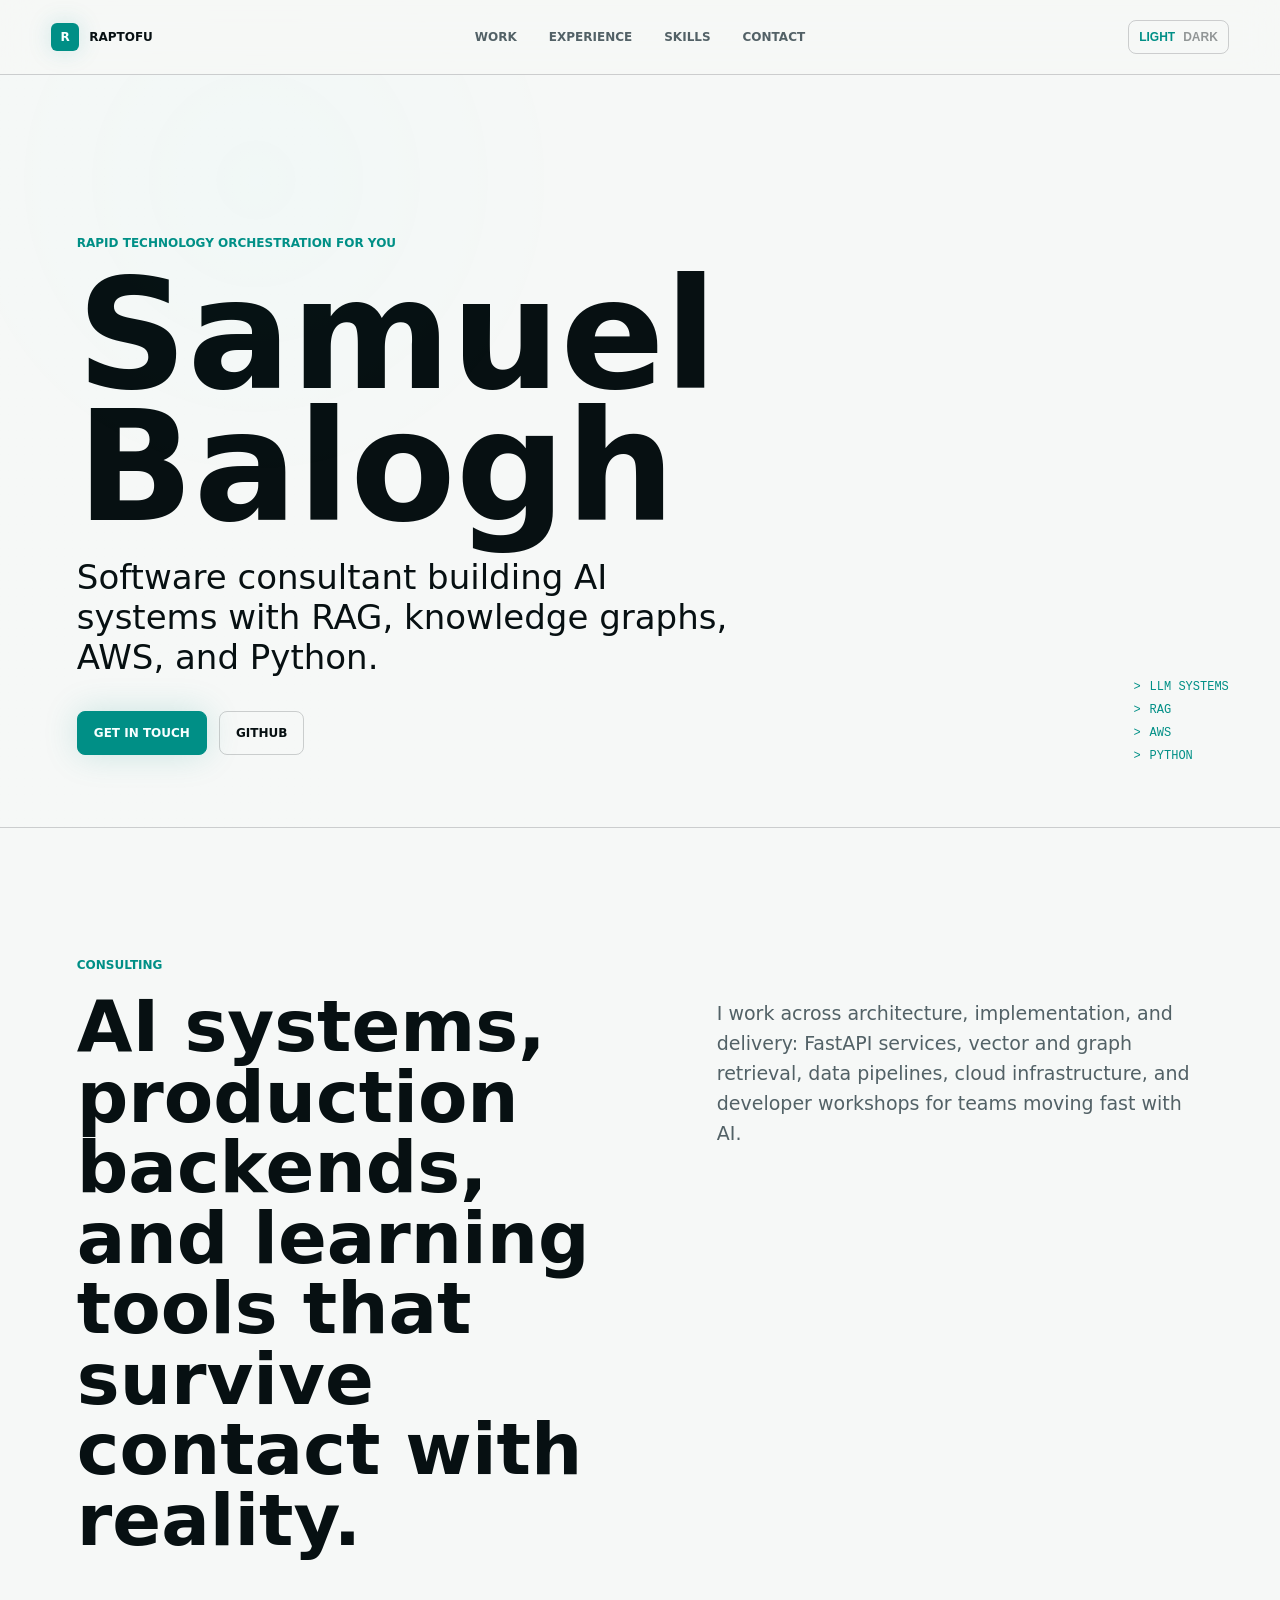
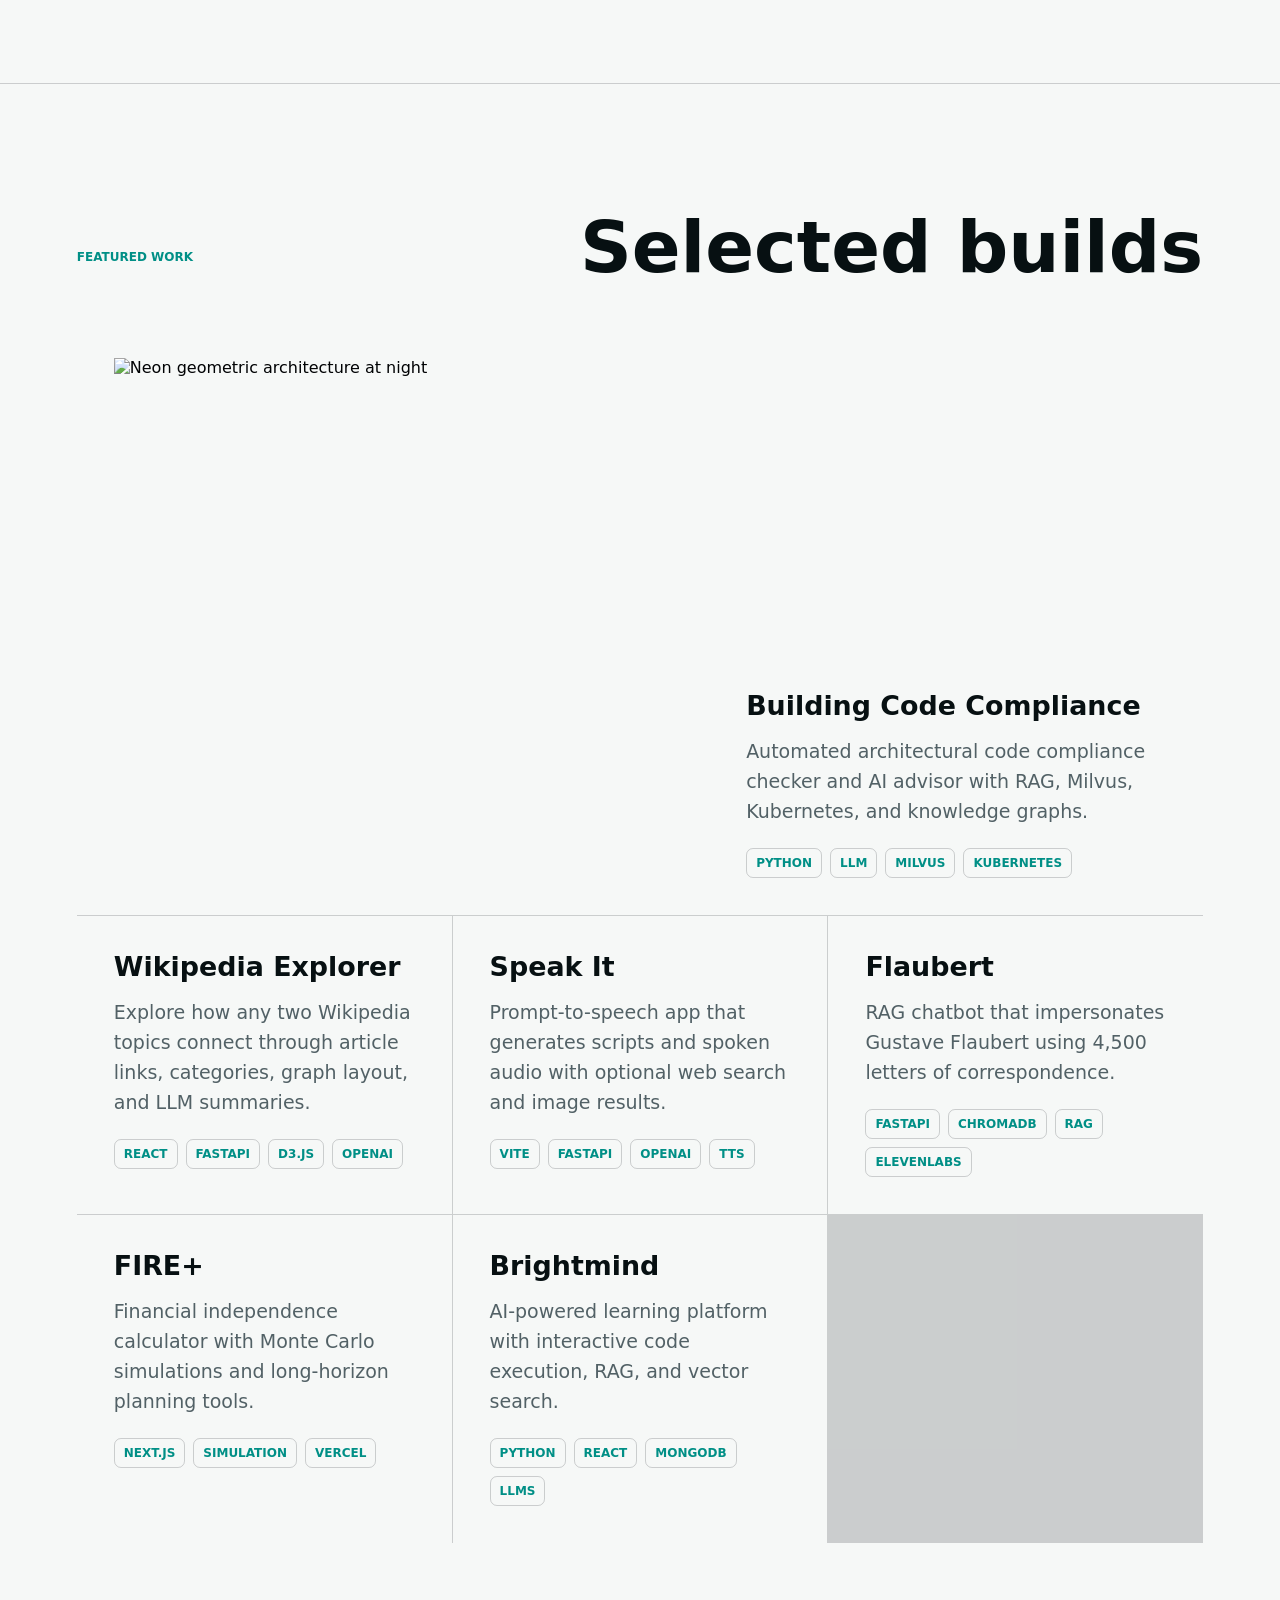
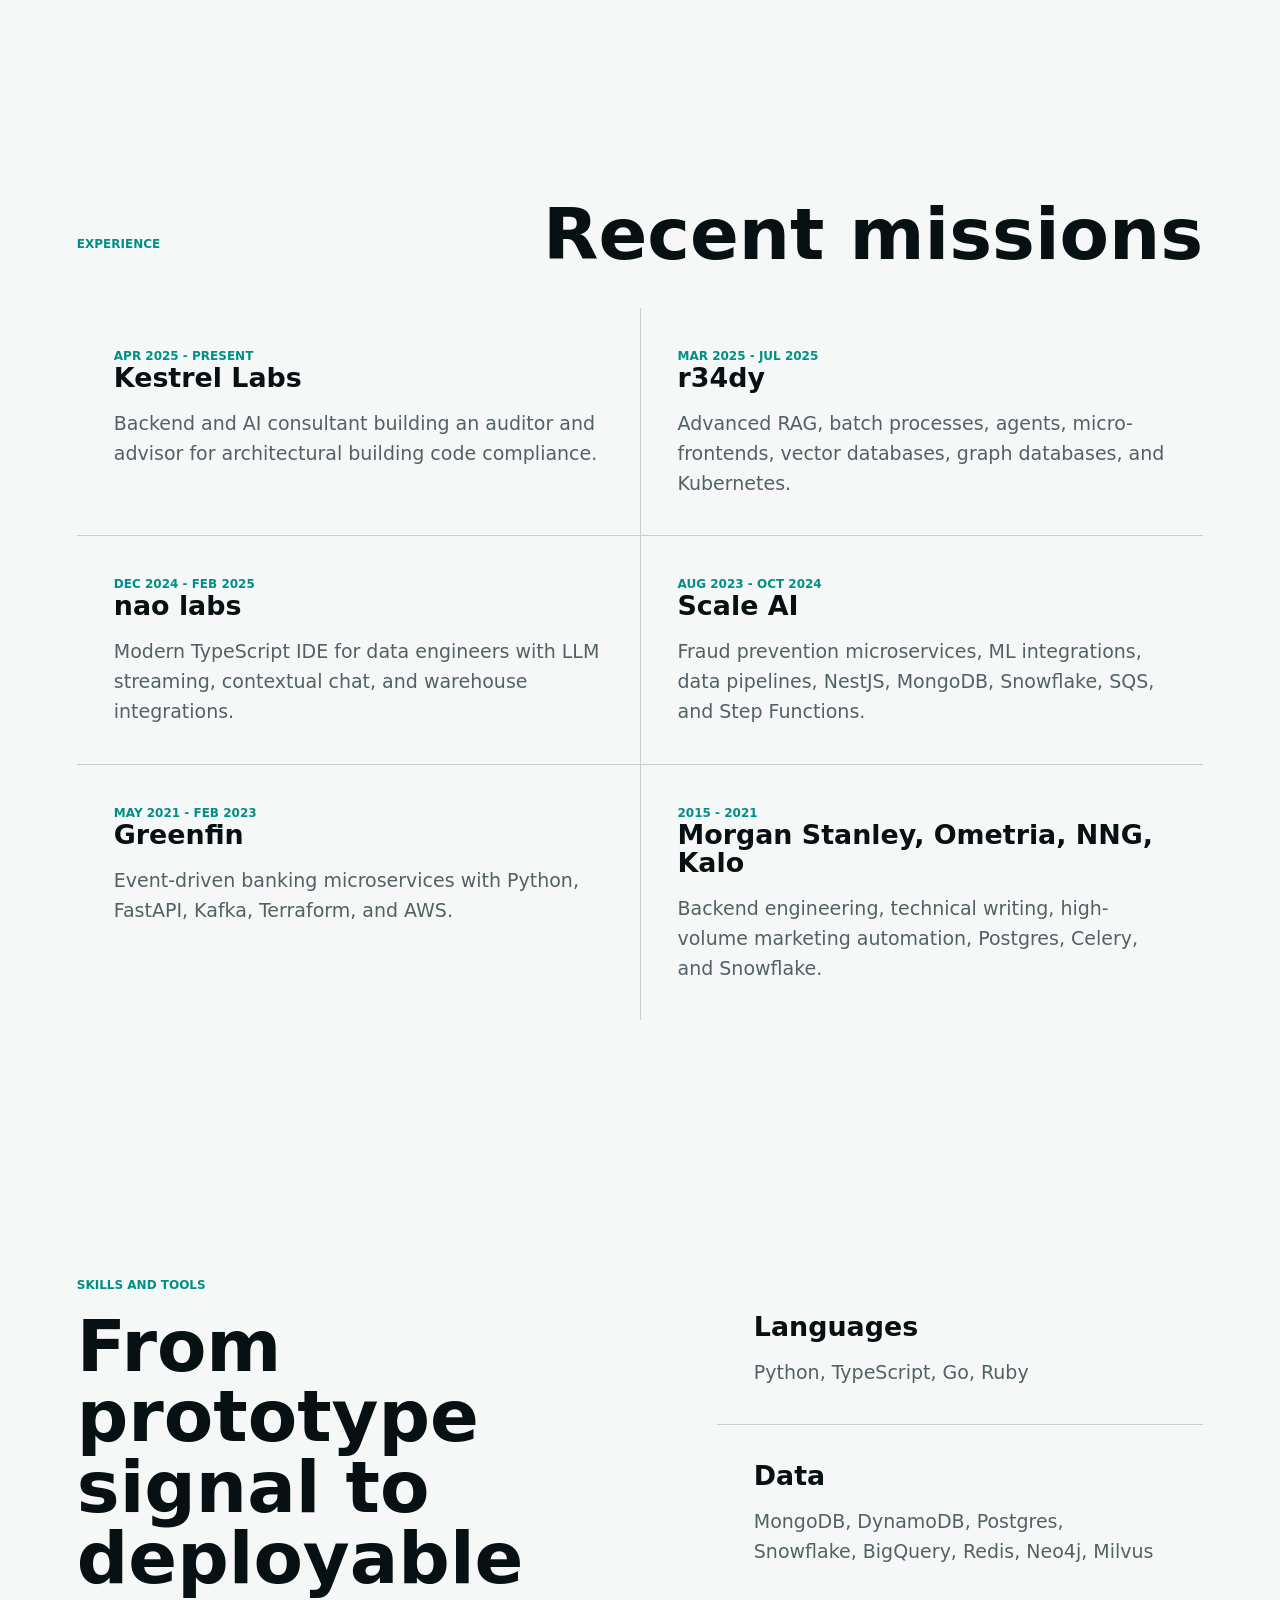
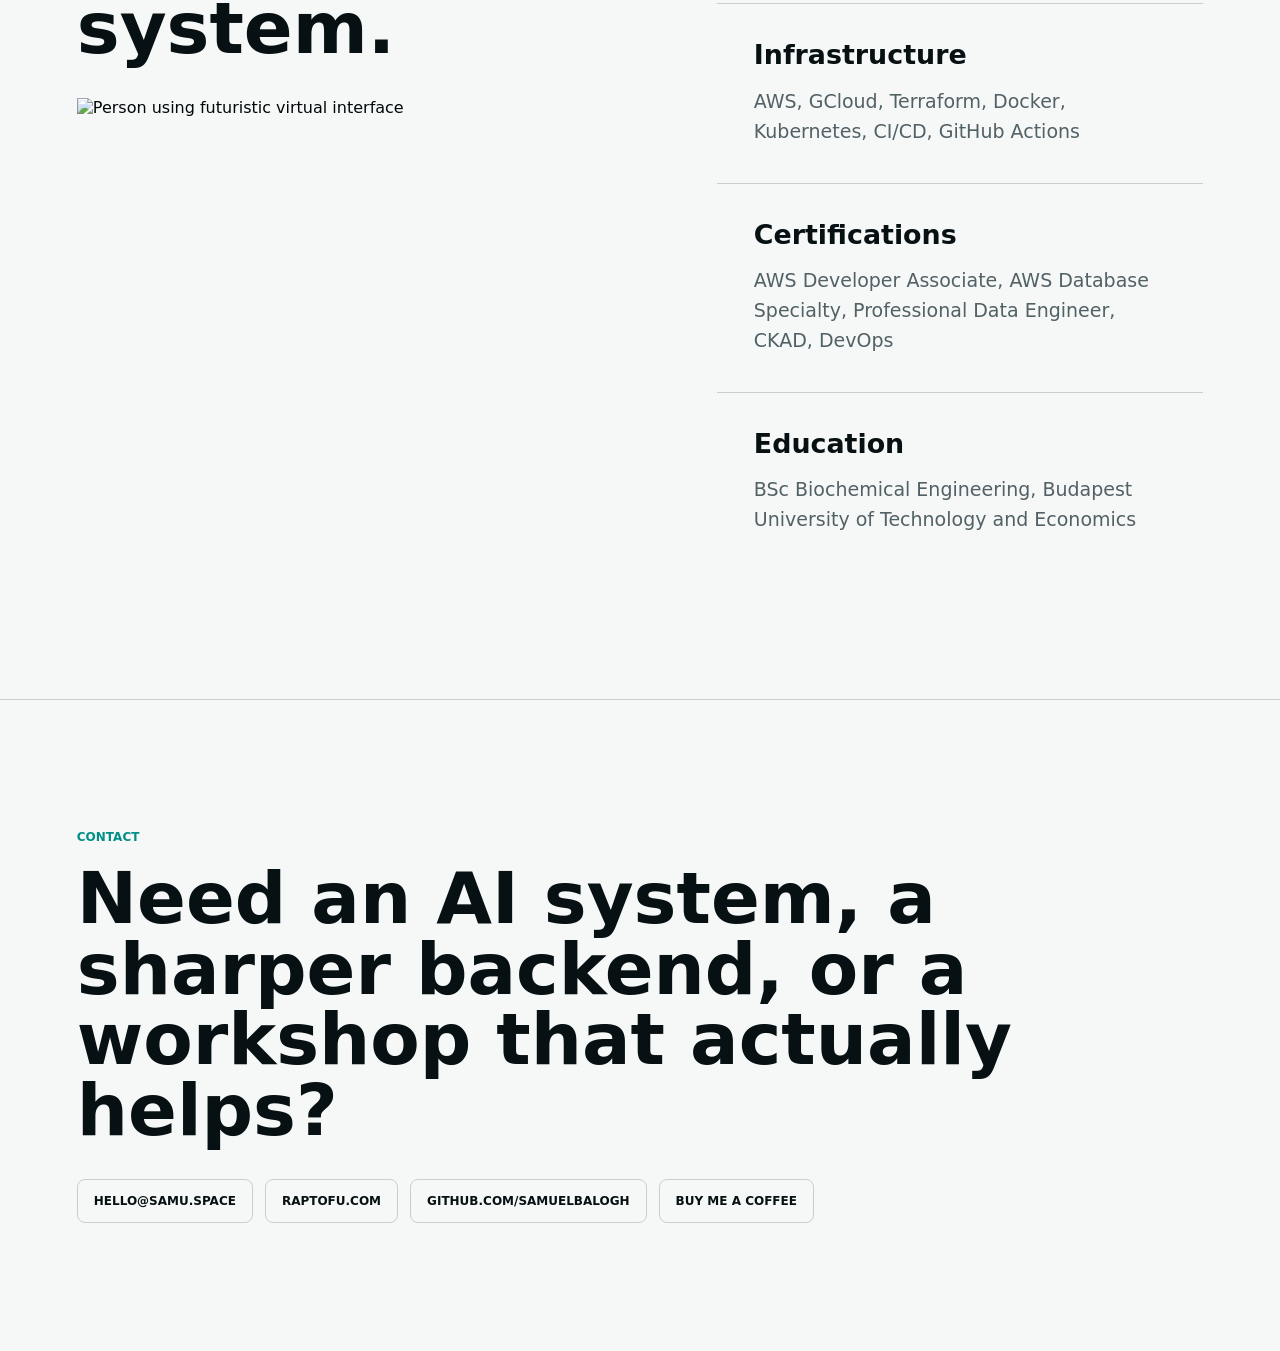
==== index.html @ b8a5396a "add initial portfolio" ====
<!doctype html>
<html lang="en">
  <head>
    <meta charset="utf-8" />
    <meta name="viewport" content="width=device-width, initial-scale=1" />
    <meta
      name="description"
      content="Samuel Balogh, software consultant for LLM, RAG, AWS, Python, and full-stack systems."
    />
    <title>Samuel Balogh | AI Systems Consultant</title>
    <link rel="preconnect" href="https://images.unsplash.com" />
    <link rel="stylesheet" href="styles.css" />
  </head>
  <body>
    <div class="noise" aria-hidden="true"></div>
    <header class="site-header">
      <a class="brand" href="#top" aria-label="Samuel Balogh home">
        <span class="brand-mark">r</span>
        <span>raptofu</span>
      </a>
      <nav class="nav" aria-label="Primary navigation">
        <a href="#work">work</a>
        <a href="#experience">experience</a>
        <a href="#skills">skills</a>
        <a href="#contact">contact</a>
      </nav>
      <button class="theme-toggle" type="button" aria-label="Switch color mode">
        <span class="toggle-sun">light</span>
        <span class="toggle-moon">dark</span>
      </button>
    </header>

    <main id="top">
      <section class="hero" aria-labelledby="hero-title">
        <div class="hero-image" aria-hidden="true"></div>
        <div class="hero-copy reveal">
          <p class="eyebrow">rapid technology orchestration for you</p>
          <h1 id="hero-title">Samuel Balogh</h1>
          <p class="hero-line">Software consultant building AI systems with RAG, knowledge graphs, AWS, and Python.</p>
          <div class="hero-actions">
            <a class="button primary" href="mailto:hello@samu.space">get in touch</a>
            <a class="button" href="https://github.com/samuelbalogh">github</a>
          </div>
        </div>
        <div class="signal-panel" aria-label="Current focus">
          <span>LLM systems</span>
          <span>RAG</span>
          <span>AWS</span>
          <span>Python</span>
        </div>
      </section>

      <section class="intro section-grid">
        <div>
          <p class="section-kicker">consulting</p>
          <h2>AI systems, production backends, and learning tools that survive contact with reality.</h2>
        </div>
        <p>
          I work across architecture, implementation, and delivery: FastAPI services, vector and graph retrieval,
          data pipelines, cloud infrastructure, and developer workshops for teams moving fast with AI.
        </p>
      </section>

      <section id="work" class="work">
        <div class="section-heading">
          <p class="section-kicker">featured work</p>
          <h2>Selected builds</h2>
        </div>
        <div class="project-ledger">
          <article class="project featured">
            <img
              src="https://images.unsplash.com/photo-1518005020951-eccb494ad742?auto=format&fit=crop&w=1400&q=80"
              alt="Neon geometric architecture at night"
            />
            <div>
              <h3>Building Code Compliance</h3>
              <p>Automated architectural code compliance checker and AI advisor with RAG, Milvus, Kubernetes, and knowledge graphs.</p>
              <ul class="tags"><li>python</li><li>llm</li><li>milvus</li><li>kubernetes</li></ul>
            </div>
          </article>
          <article class="project">
            <h3>Wikipedia Explorer</h3>
            <p>Explore how any two Wikipedia topics connect through article links, categories, graph layout, and LLM summaries.</p>
            <ul class="tags"><li>react</li><li>fastapi</li><li>d3.js</li><li>openai</li></ul>
          </article>
          <article class="project">
            <h3>Speak It</h3>
            <p>Prompt-to-speech app that generates scripts and spoken audio with optional web search and image results.</p>
            <ul class="tags"><li>vite</li><li>fastapi</li><li>openai</li><li>tts</li></ul>
          </article>
          <article class="project">
            <h3>Flaubert</h3>
            <p>RAG chatbot that impersonates Gustave Flaubert using 4,500 letters of correspondence.</p>
            <ul class="tags"><li>fastapi</li><li>chromadb</li><li>rag</li><li>elevenlabs</li></ul>
          </article>
          <article class="project">
            <h3>FIRE+</h3>
            <p>Financial independence calculator with Monte Carlo simulations and long-horizon planning tools.</p>
            <ul class="tags"><li>next.js</li><li>simulation</li><li>vercel</li></ul>
          </article>
          <article class="project">
            <h3>Brightmind</h3>
            <p>AI-powered learning platform with interactive code execution, RAG, and vector search.</p>
            <ul class="tags"><li>python</li><li>react</li><li>mongodb</li><li>llms</li></ul>
          </article>
        </div>
      </section>

      <section id="experience" class="experience">
        <div class="section-heading">
          <p class="section-kicker">experience</p>
          <h2>Recent missions</h2>
        </div>
        <div class="timeline">
          <article>
            <time>Apr 2025 - present</time>
            <h3>Kestrel Labs</h3>
            <p>Backend and AI consultant building an auditor and advisor for architectural building code compliance.</p>
          </article>
          <article>
            <time>Mar 2025 - Jul 2025</time>
            <h3>r34dy</h3>
            <p>Advanced RAG, batch processes, agents, micro-frontends, vector databases, graph databases, and Kubernetes.</p>
          </article>
          <article>
            <time>Dec 2024 - Feb 2025</time>
            <h3>nao labs</h3>
            <p>Modern TypeScript IDE for data engineers with LLM streaming, contextual chat, and warehouse integrations.</p>
          </article>
          <article>
            <time>Aug 2023 - Oct 2024</time>
            <h3>Scale AI</h3>
            <p>Fraud prevention microservices, ML integrations, data pipelines, NestJS, MongoDB, Snowflake, SQS, and Step Functions.</p>
          </article>
          <article>
            <time>May 2021 - Feb 2023</time>
            <h3>Greenfin</h3>
            <p>Event-driven banking microservices with Python, FastAPI, Kafka, Terraform, and AWS.</p>
          </article>
          <article>
            <time>2015 - 2021</time>
            <h3>Morgan Stanley, Ometria, NNG, Kalo</h3>
            <p>Backend engineering, technical writing, high-volume marketing automation, Postgres, Celery, and Snowflake.</p>
          </article>
        </div>
      </section>

      <section id="skills" class="skills section-grid">
        <div>
          <p class="section-kicker">skills and tools</p>
          <h2>From prototype signal to deployable system.</h2>
          <img
            class="skills-image"
            src="https://images.unsplash.com/photo-1535223289827-42f1e9919769?auto=format&fit=crop&w=1000&q=80"
            alt="Person using futuristic virtual interface"
          />
        </div>
        <div class="skill-columns">
          <div><h3>Languages</h3><p>Python, TypeScript, Go, Ruby</p></div>
          <div><h3>Data</h3><p>MongoDB, DynamoDB, Postgres, Snowflake, BigQuery, Redis, Neo4j, Milvus</p></div>
          <div><h3>Infrastructure</h3><p>AWS, GCloud, Terraform, Docker, Kubernetes, CI/CD, GitHub Actions</p></div>
          <div><h3>Certifications</h3><p>AWS Developer Associate, AWS Database Specialty, Professional Data Engineer, CKAD, DevOps</p></div>
          <div><h3>Education</h3><p>BSc Biochemical Engineering, Budapest University of Technology and Economics</p></div>
        </div>
      </section>
    </main>

    <footer id="contact" class="contact">
      <p class="section-kicker">contact</p>
      <h2>Need an AI system, a sharper backend, or a workshop that actually helps?</h2>
      <div class="contact-links">
        <a href="mailto:hello@samu.space">hello@samu.space</a>
        <a href="https://raptofu.com">raptofu.com</a>
        <a href="https://github.com/samuelbalogh">github.com/samuelbalogh</a>
        <a href="https://www.buymeacoffee.com/">buy me a coffee</a>
      </div>
    </footer>

    <script src="script.js"></script>
  </body>
</html>
---- styles.css ----
:root {
  color-scheme: dark;
  --bg: #050607;
  --fg: #f4f7f8;
  --muted: #a0adb2;
  --line: rgba(244, 247, 248, 0.16);
  --panel: rgba(244, 247, 248, 0.055);
  --accent: #23f6e8;
  --accent-ink: #031112;
  --shadow: rgba(35, 246, 232, 0.22);
}

:root.light {
  color-scheme: light;
  --bg: #f6f8f7;
  --fg: #071012;
  --muted: #526166;
  --line: rgba(7, 16, 18, 0.18);
  --panel: rgba(7, 16, 18, 0.045);
  --accent: #008f86;
  --accent-ink: #f7ffff;
  --shadow: rgba(0, 143, 134, 0.18);
}

* {
  box-sizing: border-box;
}

html {
  scroll-behavior: smooth;
}

body {
  margin: 0;
  background: var(--bg);
  color: var(--fg);
  font-family:
    Inter, ui-sans-serif, system-ui, -apple-system, BlinkMacSystemFont, "Segoe UI",
    sans-serif;
  letter-spacing: 0;
  transition: background 260ms ease, color 260ms ease;
}

a {
  color: inherit;
  text-decoration: none;
}

img {
  display: block;
  max-width: 100%;
}

.noise {
  position: fixed;
  inset: 0;
  pointer-events: none;
  z-index: 5;
  opacity: 0.18;
  background-image:
    linear-gradient(transparent 96%, rgba(35, 246, 232, 0.2) 100%),
    radial-gradient(circle at 20% 20%, rgba(35, 246, 232, 0.12), transparent 28%);
  background-size: 100% 7px, 100% 100%;
  animation: scan 9s linear infinite;
}

@keyframes scan {
  from { transform: translateY(-14px); }
  to { transform: translateY(14px); }
}

.site-header {
  position: fixed;
  z-index: 10;
  top: 0;
  left: 0;
  right: 0;
  display: grid;
  grid-template-columns: 1fr auto 1fr;
  align-items: center;
  gap: 24px;
  padding: 20px clamp(18px, 4vw, 56px);
  background: color-mix(in srgb, var(--bg) 78%, transparent);
  border-bottom: 1px solid var(--line);
  backdrop-filter: blur(18px);
}

.brand,
.nav,
.theme-toggle,
.button,
.contact-links a {
  font-size: 12px;
  font-weight: 750;
  line-height: 1;
  text-transform: uppercase;
  letter-spacing: 0;
}

.brand {
  display: inline-flex;
  align-items: center;
  gap: 10px;
}

.brand-mark {
  display: grid;
  width: 28px;
  height: 28px;
  place-items: center;
  background: var(--accent);
  color: var(--accent-ink);
  border-radius: 6px;
  box-shadow: 0 0 24px var(--shadow);
}

.nav {
  display: flex;
  gap: clamp(14px, 3vw, 32px);
  color: var(--muted);
}

.nav a:hover,
.contact-links a:hover {
  color: var(--accent);
}

.theme-toggle {
  justify-self: end;
  display: inline-flex;
  gap: 8px;
  padding: 10px;
  color: var(--fg);
  background: transparent;
  border: 1px solid var(--line);
  border-radius: 8px;
  cursor: pointer;
}

.theme-toggle span {
  opacity: 0.42;
}

:root.light .toggle-sun,
:root:not(.light) .toggle-moon {
  opacity: 1;
  color: var(--accent);
}

.hero {
  position: relative;
  min-height: 92svh;
  display: grid;
  align-items: end;
  padding: 120px clamp(18px, 6vw, 90px) 8svh;
  overflow: hidden;
  border-bottom: 1px solid var(--line);
}

.hero-image {
  position: absolute;
  inset: 0;
  background:
    linear-gradient(90deg, var(--bg) 0%, color-mix(in srgb, var(--bg) 70%, transparent) 43%, transparent 100%),
    linear-gradient(0deg, var(--bg) 0%, transparent 38%),
    url("https://images.unsplash.com/photo-1519608487953-e999c86e7455?auto=format&fit=crop&w=1800&q=80") center / cover;
  transform: scale(1.04);
  animation: drift 18s ease-in-out infinite alternate;
}

@keyframes drift {
  to { transform: scale(1.09) translateX(16px); }
}

.hero-copy {
  position: relative;
  max-width: 780px;
}

.eyebrow,
.section-kicker,
time {
  margin: 0 0 16px;
  color: var(--accent);
  font-size: 12px;
  font-weight: 800;
  text-transform: uppercase;
  letter-spacing: 0;
}

h1,
h2,
h3,
p {
  overflow-wrap: anywhere;
}

h1 {
  margin: 0;
  font-size: clamp(56px, 12vw, 156px);
  line-height: 0.86;
  letter-spacing: 0;
}

h2 {
  margin: 0;
  font-size: clamp(34px, 6vw, 72px);
  line-height: 0.98;
  letter-spacing: 0;
}

h3 {
  margin: 0;
  font-size: clamp(20px, 2.1vw, 30px);
  line-height: 1.05;
  letter-spacing: 0;
}

p {
  color: var(--muted);
  font-size: clamp(16px, 1.5vw, 19px);
  line-height: 1.58;
}

.hero-line {
  max-width: 680px;
  margin: 24px 0 0;
  color: var(--fg);
  font-size: clamp(20px, 3vw, 34px);
  line-height: 1.18;
}

.hero-actions,
.contact-links {
  display: flex;
  flex-wrap: wrap;
  gap: 12px;
  margin-top: 34px;
}

.button,
.contact-links a {
  display: inline-flex;
  align-items: center;
  min-height: 44px;
  padding: 0 16px;
  border: 1px solid var(--line);
  border-radius: 8px;
  transition: transform 180ms ease, border-color 180ms ease, background 180ms ease;
}

.button:hover,
.contact-links a:hover,
.project:hover,
.timeline article:hover {
  transform: translateY(-3px);
  border-color: var(--accent);
}

.button.primary {
  background: var(--accent);
  color: var(--accent-ink);
  border-color: var(--accent);
  box-shadow: 0 0 34px var(--shadow);
}

.signal-panel {
  position: absolute;
  right: clamp(18px, 4vw, 56px);
  bottom: clamp(22px, 5vw, 70px);
  display: grid;
  gap: 9px;
  color: var(--accent);
  font-family: "SFMono-Regular", Consolas, monospace;
  font-size: 12px;
  text-transform: uppercase;
}

.signal-panel span::before {
  content: ">";
  margin-right: 9px;
}

.intro,
.skills,
.work,
.experience,
.contact {
  padding: clamp(72px, 10vw, 132px) clamp(18px, 6vw, 90px);
}

.section-grid {
  display: grid;
  grid-template-columns: minmax(0, 1.05fr) minmax(280px, 0.95fr);
  gap: clamp(34px, 8vw, 110px);
  align-items: start;
  border-bottom: 1px solid var(--line);
}

.intro p:last-child {
  margin: 42px 0 0;
}

.section-heading {
  display: flex;
  align-items: end;
  justify-content: space-between;
  gap: 24px;
  margin-bottom: 38px;
}

.project-ledger,
.timeline,
.skill-columns {
  display: grid;
  gap: 1px;
  background: var(--line);
}

.project,
.timeline article,
.skill-columns div {
  background: var(--bg);
  border: 1px solid transparent;
  padding: clamp(22px, 4vw, 36px);
  transition: transform 180ms ease, border-color 180ms ease, background 180ms ease;
}

.project-ledger {
  grid-template-columns: repeat(3, minmax(0, 1fr));
}

.project.featured {
  grid-column: span 3;
  display: grid;
  grid-template-columns: minmax(0, 1.15fr) minmax(280px, 0.85fr);
  gap: clamp(24px, 5vw, 64px);
  align-items: end;
}

.project.featured img {
  width: 100%;
  height: min(56vw, 520px);
  object-fit: cover;
  filter: saturate(0.75) contrast(1.12);
}

.project p,
.timeline p,
.skill-columns p {
  margin: 16px 0 0;
}

.tags {
  display: flex;
  flex-wrap: wrap;
  gap: 8px;
  padding: 0;
  margin: 22px 0 0;
  list-style: none;
}

.tags li {
  padding: 7px 9px;
  color: var(--accent);
  border: 1px solid var(--line);
  border-radius: 7px;
  font-size: 12px;
  font-weight: 750;
  text-transform: uppercase;
}

.timeline {
  grid-template-columns: repeat(2, minmax(0, 1fr));
}

.skills-image {
  margin-top: 34px;
  width: 100%;
  max-height: 520px;
  object-fit: cover;
  filter: grayscale(0.2) contrast(1.08);
}

.contact {
  min-height: 70svh;
  display: flex;
  flex-direction: column;
  justify-content: center;
}

.contact h2 {
  max-width: 1000px;
}

.reveal {
  animation: reveal 800ms cubic-bezier(0.2, 0.8, 0.2, 1) both;
}

@keyframes reveal {
  from {
    opacity: 0;
    transform: translateY(24px);
  }
  to {
    opacity: 1;
    transform: translateY(0);
  }
}

@media (prefers-reduced-motion: reduce) {
  *,
  *::before,
  *::after {
    animation-duration: 0.01ms !important;
    animation-iteration-count: 1 !important;
    scroll-behavior: auto !important;
    transition-duration: 0.01ms !important;
  }
}

@media (max-width: 900px) {
  .site-header {
    grid-template-columns: 1fr auto;
  }

  .nav {
    display: none;
  }

  .hero {
    min-height: 88svh;
    padding-top: 104px;
  }

  .signal-panel {
    position: relative;
    right: auto;
    bottom: auto;
    margin-top: 44px;
  }

  .section-grid,
  .project.featured,
  .timeline {
    grid-template-columns: 1fr;
  }

  .project-ledger {
    grid-template-columns: 1fr;
  }

  .project.featured {
    grid-column: auto;
  }

  .project.featured img {
    height: 58vw;
    min-height: 260px;
  }
}

@media (max-width: 560px) {
  .site-header {
    padding: 14px 14px;
    gap: 10px;
  }

  .brand span:last-child {
    display: none;
  }

  .theme-toggle {
    padding: 9px;
  }

  .hero {
    padding-inline: 16px;
  }

  .intro,
  .skills,
  .work,
  .experience,
  .contact {
    padding-inline: 16px;
  }

  .section-heading {
    display: block;
  }
}
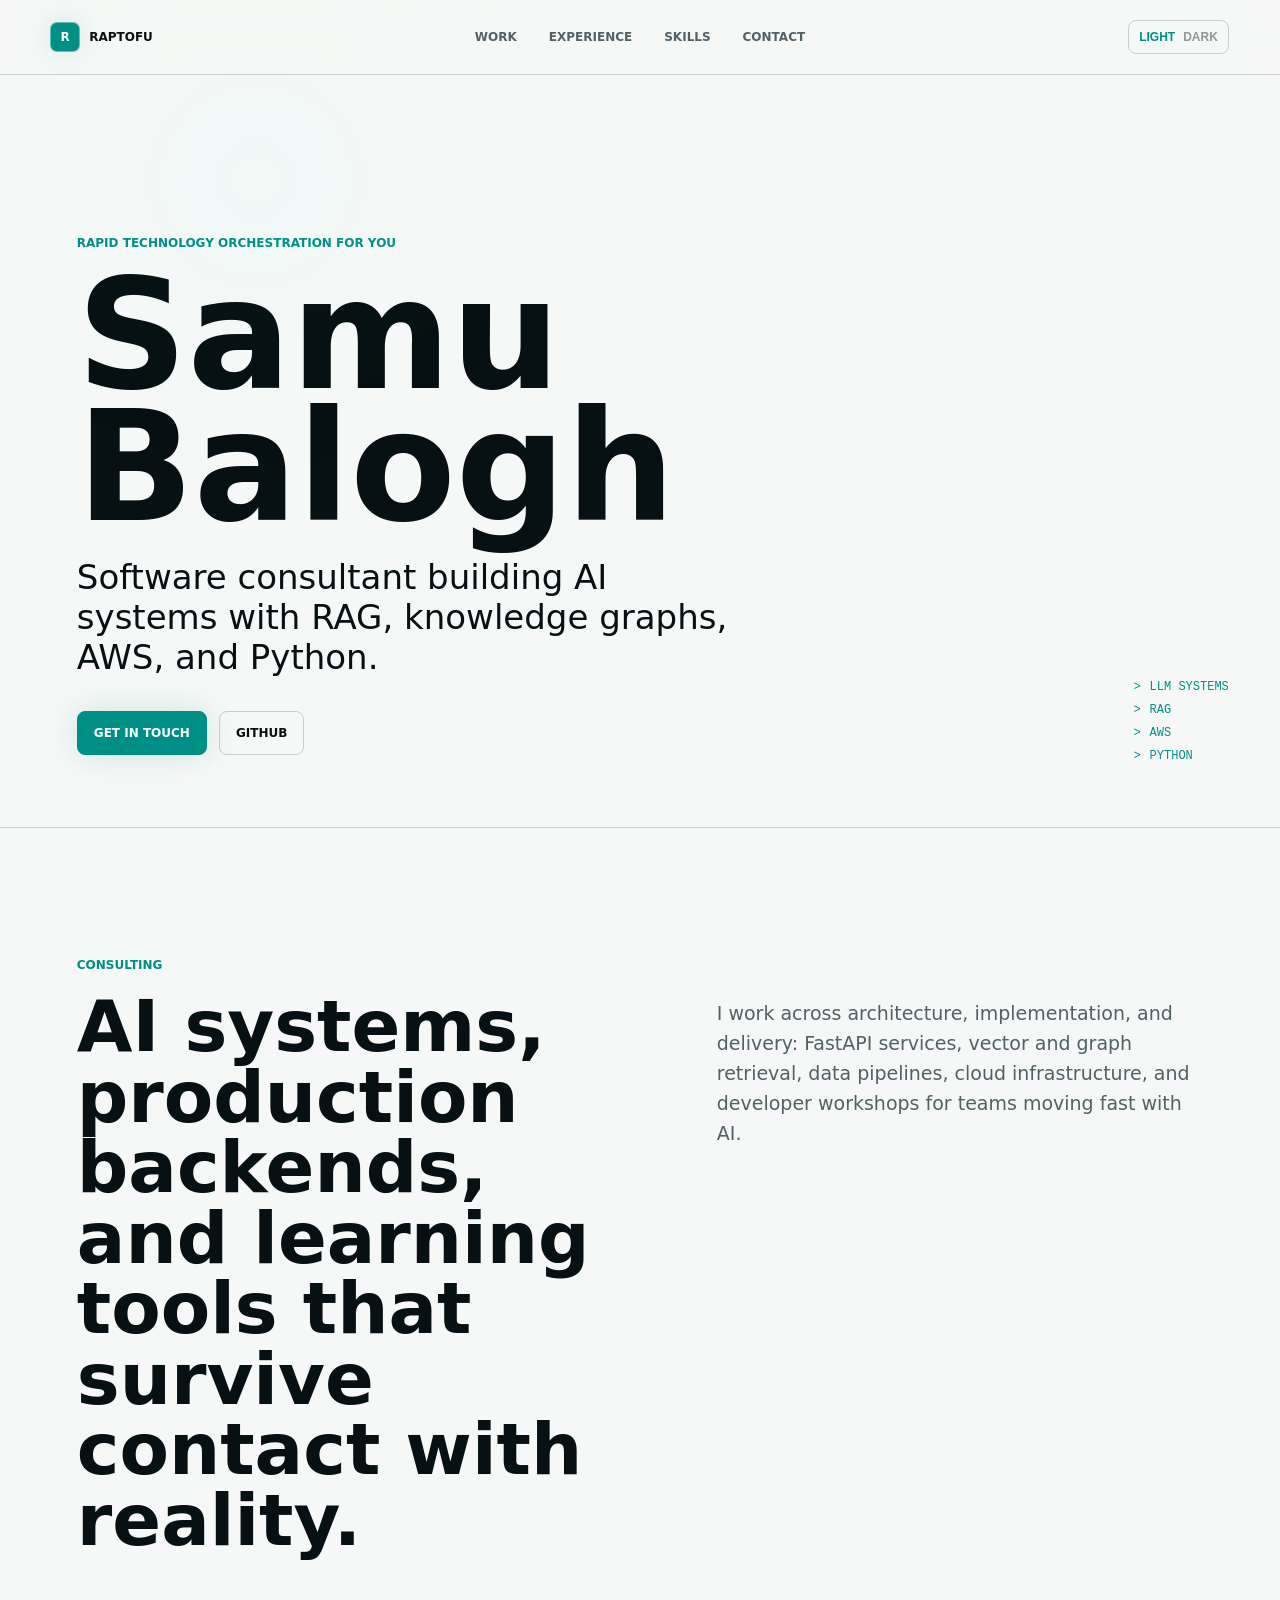
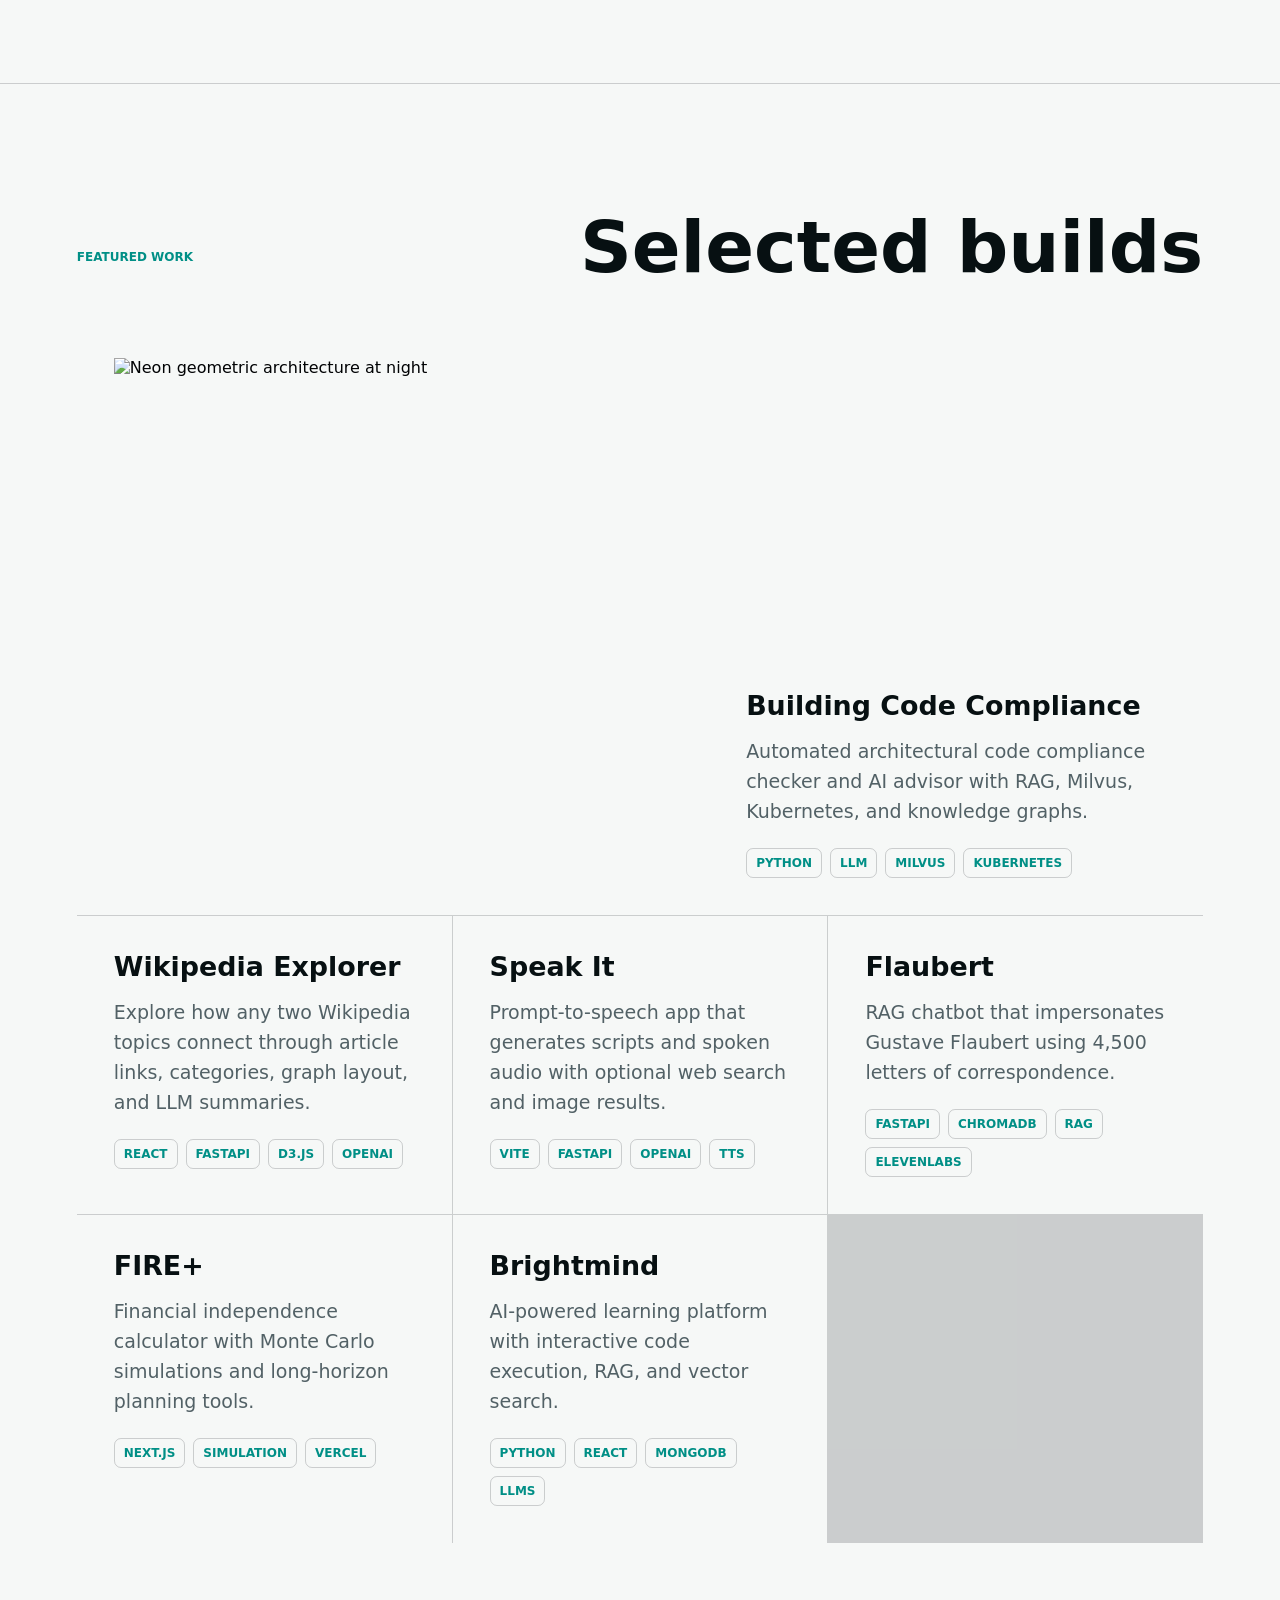
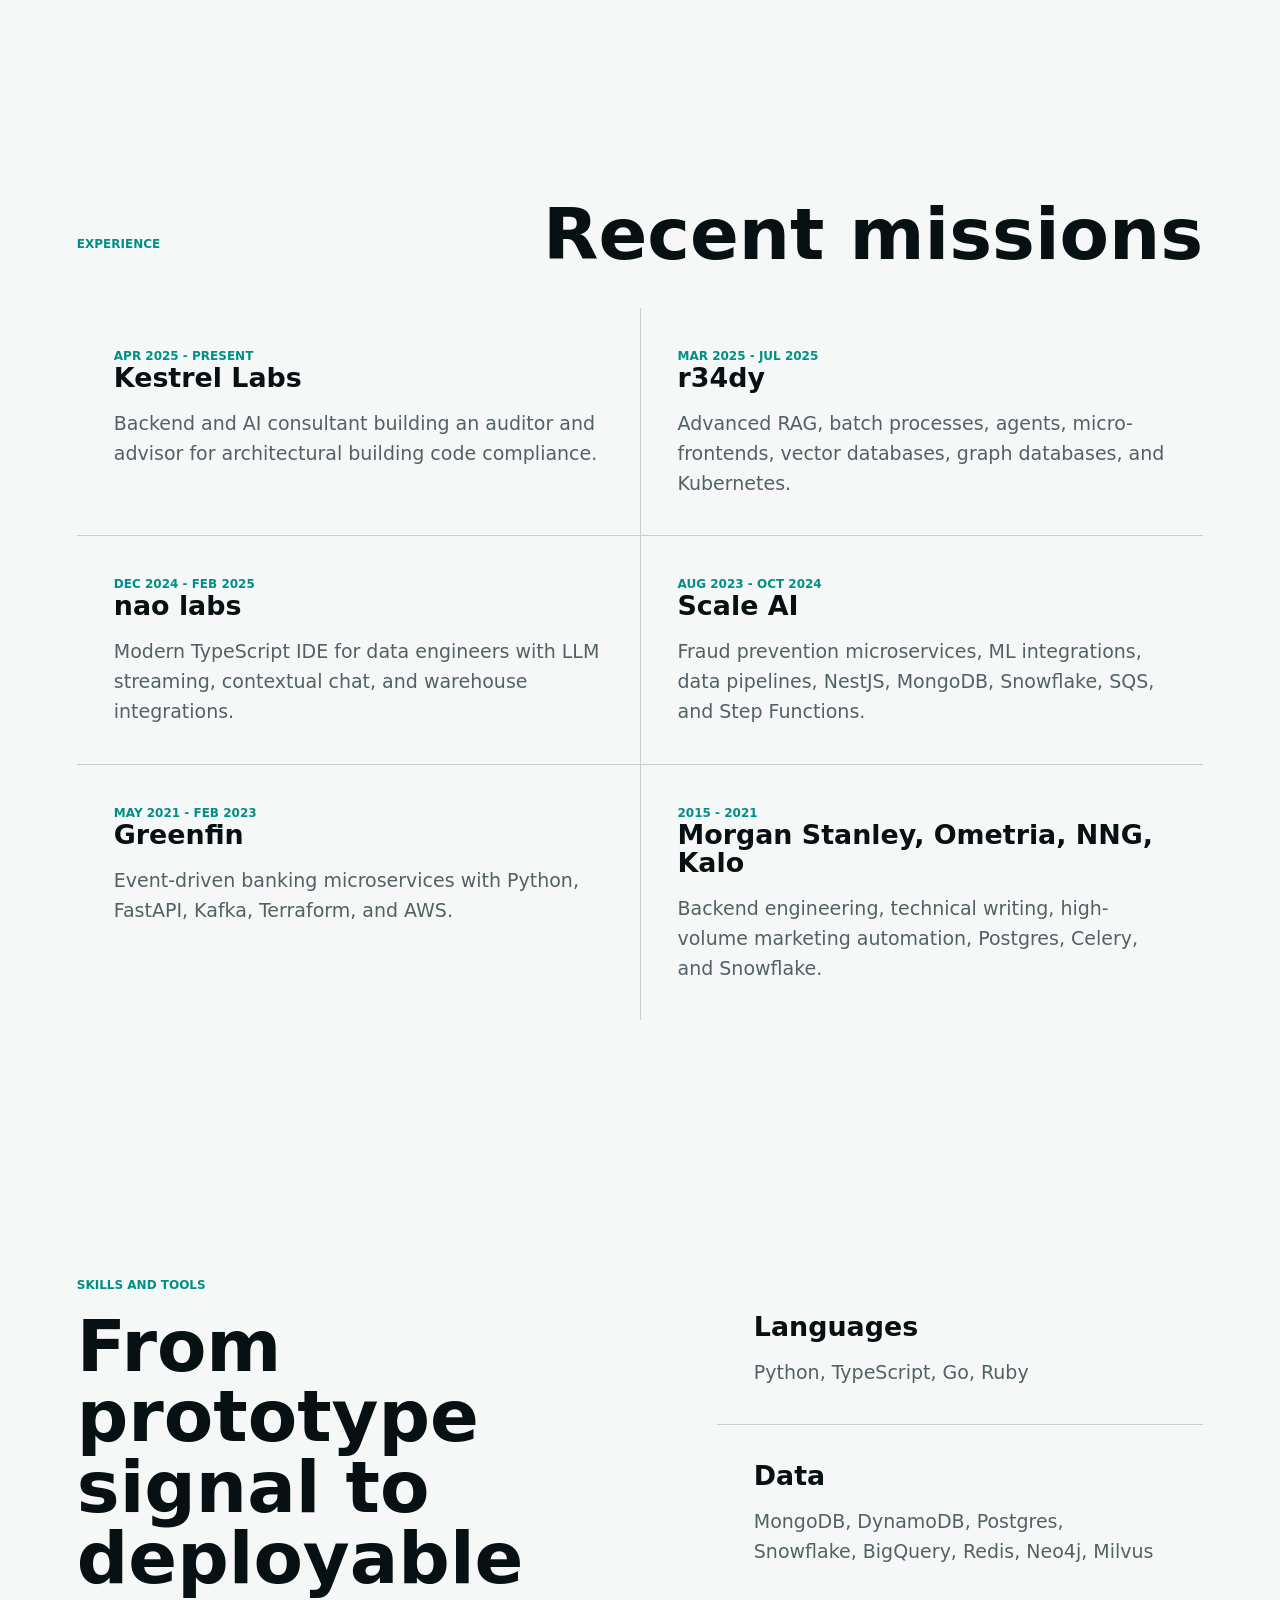
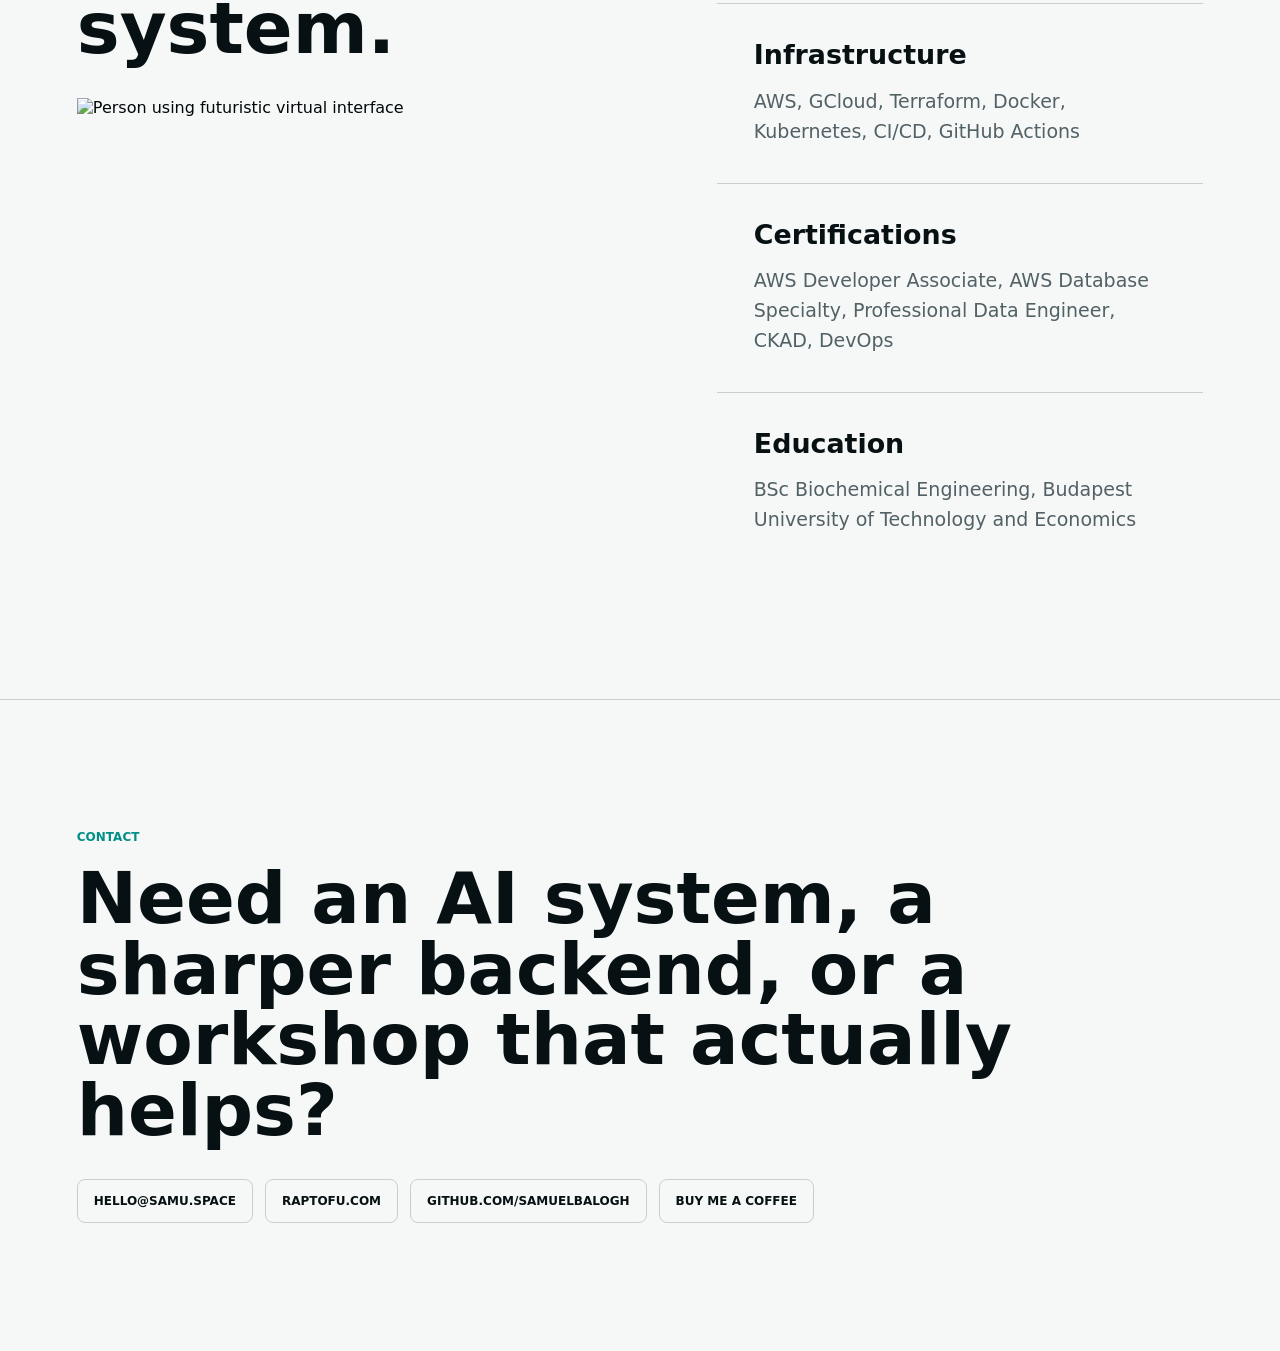
==== commit fa3d53f0: "use just Samu instead of Samuel" ====
--- a/index.html
+++ b/index.html
@@ -35,7 +35,7 @@
         <div class="hero-image" aria-hidden="true"></div>
         <div class="hero-copy reveal">
           <p class="eyebrow">rapid technology orchestration for you</p>
-          <h1 id="hero-title">Samuel Balogh</h1>
+          <h1 id="hero-title">Samu Balogh</h1>
           <p class="hero-line">Software consultant building AI systems with RAG, knowledge graphs, AWS, and Python.</p>
           <div class="hero-actions">
             <a class="button primary" href="mailto:hello@samu.space">get in touch</a>
--- a/styles.css
+++ b/styles.css
@@ -111,7 +111,7 @@
   background: var(--accent);
   color: var(--accent-ink);
   border-radius: 6px;
-  box-shadow: 0 0 24px var(--shadow);
+  box-shadow: 0 0 0 1px color-mix(in srgb, var(--accent) 55%, transparent), 0 0 28px var(--shadow);
 }
 
 .nav {
